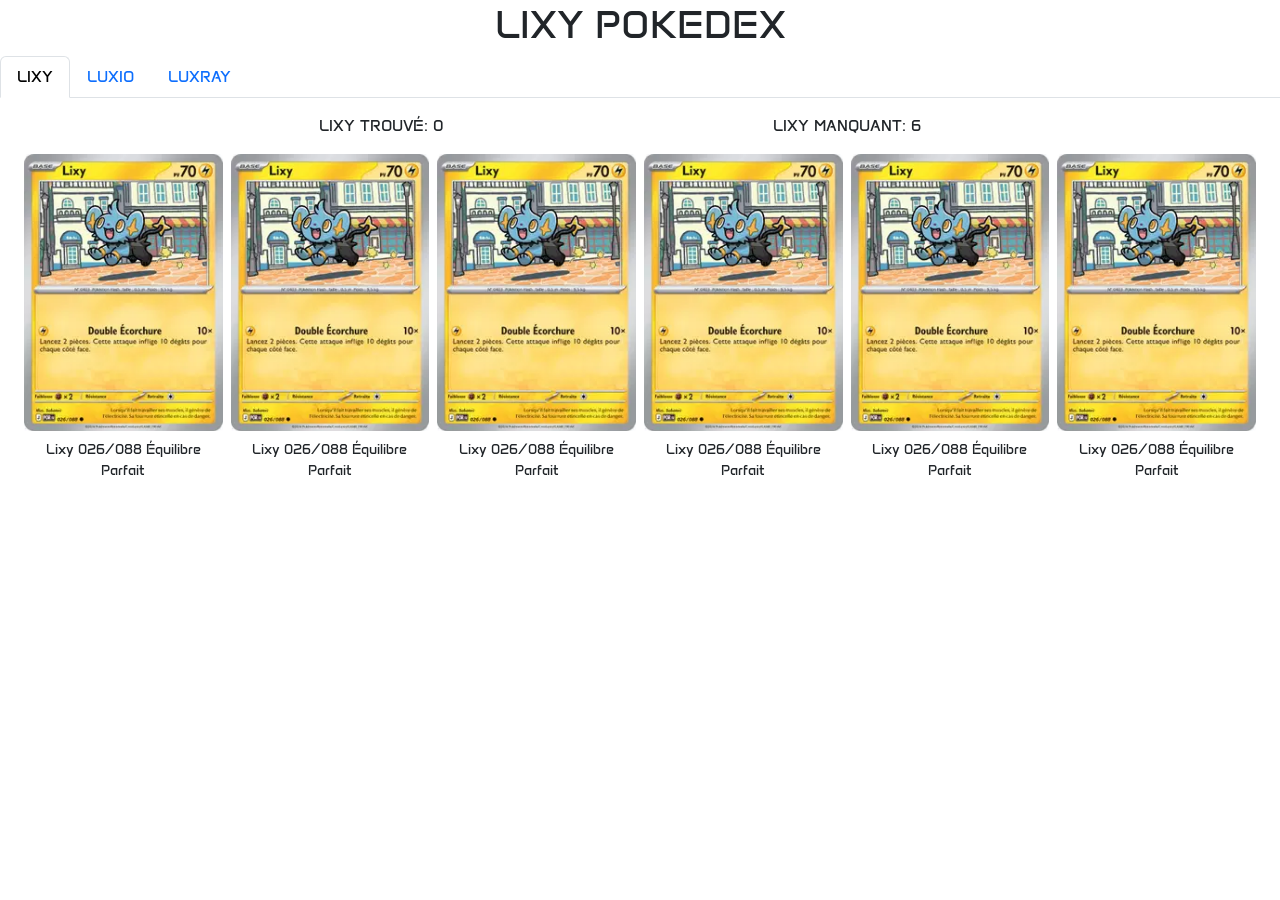
==== index.html @ efff01df "police good" ====
<!DOCTYPE html>
<html lang="fr">
<head>
    <meta charset="UTF-8">
    <meta name="viewport" content="width=device-width, initial-scale=1.0">
    <meta name="author" content="Binand-Leprand Justin" />
    <link
      href="https://cdn.jsdelivr.net/npm/bootstrap@5.3.3/dist/css/bootstrap.min.css"
      rel="stylesheet"
      crossorigin="anonymous"
    />
    <link
      rel="stylesheet"
      href="https://cdn.jsdelivr.net/npm/bootstrap-icons@1.11.3/font/bootstrap-icons.min.css"
    />
    <link rel="preconnect" href="https://fonts.googleapis.com">
    <link rel="preconnect" href="https://fonts.gstatic.com" crossorigin>
    <link href="https://fonts.googleapis.com/css2?family=Anta&display=swap" rel="stylesheet">
    <link rel="stylesheet" href="css/style.css" />
    <link rel="icon" type="image/x-icon" href="img/rapide ball.ico" />
    <link rel="apple-touch-icon" href="img/rapide ball.ico" />
    <link rel="manifest" href="manifest.json" />
    <title>Luxray/Luxio/Lixy</title>
    <script src="script/main.js" defer></script>
</head>
<body>
    <header class="container text-center">
      <div class="row g-0">
        <div class="col-12">
          <h1>LIXY POKEDEX</h1>
        </div>
      </div>
    </header>
    <nav>
      <ul class="nav nav-tabs">
        <li class="nav-item">
          <a class="nav-link active" aria-current="page" href="index.html">LIXY</a>
        </li>
        <li class="nav-item">
          <a class="nav-link" href="Luxio.html">LUXIO</a>
        </li>
        <li class="nav-item">
          <a class="nav-link" href="luxray.html">LUXRAY</a>
        </li>
      </ul>
    </nav>
    <main class="container-fluid text-center m-0">
      <div class="row g-2 m-2">
        <div class="col-1">

        </div>
        <div class="col-5">
          LIXY TROUVÉ: <span id="card-counter-found">0</span>
        </div>
        <div class="col-4">
          LIXY MANQUANT: <span id="card-counter-missing">0</span>
        </div>
        <div class="col-2">

        </div>
      </div>
      <div class="row g-2 m-2">
        <div class="col-6 col-lg-2">
          <div class="card-select" data-id="card-1">
            <input type="checkbox" class="card-checkbox">
            <div class="card h-100 border-0">
              <img src="img/lixy2688.webp" class="card-img-top" alt="26/88">
              <div class="card-body p-2">
                <p class="card-text small mb-0">Lixy 026/088 Équilibre Parfait</p>
              </div>
            </div>
            <div class="card-overlay">
              <i class="bi bi-check-circle-fill"></i>
            </div>
          </div>
        </div>
        <div class="col-6 col-lg-2">
          <div class="card-select" data-id="card-2">
            <input type="checkbox" class="card-checkbox">
            <div class="card h-100 border-0">
              <img src="img/lixy2688.webp" class="card-img-top" alt="26/88">
              <div class="card-body p-2">
                <p class="card-text small mb-0">Lixy 026/088 Équilibre Parfait</p>
              </div>
            </div>
            <div class="card-overlay">
              <i class="bi bi-check-circle-fill"></i>
            </div>
          </div>
        </div>
        <div class="col-6 col-lg-2">
          <div class="card-select" data-id="card-3">
            <input type="checkbox" class="card-checkbox">
            <div class="card h-100 border-0">
              <img src="img/lixy2688.webp" class="card-img-top" alt="26/88">
              <div class="card-body p-2">
                <p class="card-text small mb-0">Lixy 026/088 Équilibre Parfait</p>
              </div>
            </div>
            <div class="card-overlay">
              <i class="bi bi-check-circle-fill"></i>
            </div>
          </div>
        </div>
        <div class="col-6 col-lg-2">
          <div class="card-select" data-id="card-4">
            <input type="checkbox" class="card-checkbox">
            <div class="card h-100 border-0">
              <img src="img/lixy2688.webp" class="card-img-top" alt="26/88">
              <div class="card-body p-2">
                <p class="card-text small mb-0">Lixy 026/088 Équilibre Parfait</p>
              </div>
            </div>
            <div class="card-overlay">
              <i class="bi bi-check-circle-fill"></i>
            </div>
          </div>
        </div>
        <div class="col-6 col-lg-2">
          <div class="card-select" data-id="card-5">
            <input type="checkbox" class="card-checkbox">
            <div class="card h-100 border-0">
              <img src="img/lixy2688.webp" class="card-img-top" alt="26/88">
              <div class="card-body p-2">
                <p class="card-text small mb-0">Lixy 026/088 Équilibre Parfait</p>
              </div>
            </div>
            <div class="card-overlay">
              <i class="bi bi-check-circle-fill"></i>
            </div>
          </div>
        </div>
        <div class="col-6 col-lg-2">
          <div class="card-select" data-id="card-6">
            <input type="checkbox" class="card-checkbox">
            <div class="card h-100 border-0">
              <img src="img/lixy2688.webp" class="card-img-top" alt="26/88">
              <div class="card-body p-2">
                <p class="card-text small mb-0">Lixy 026/088 Équilibre Parfait</p>
              </div>
            </div>
            <div class="card-overlay">
              <i class="bi bi-check-circle-fill"></i>
            </div>
          </div>
        </div>
      </div>

    </main>
    <footer>

    </footer>
</body>
</html>
---- css/style.css ----
body {
    user-select: none;
    -webkit-user-select: none; /* Chrome, Safari */
    -moz-user-select: none;    /* Firefox */
    -ms-user-select: none;     /* Ancien Edge */
    font-family: "Anta", sans-serif;
    font-style: normal;
}
.card-select {
    position: relative;
    cursor: pointer;
}
.card-select .card-overlay {
    position: absolute;
    inset: 0;
    background-color: rgba(25, 135, 84, 0.55); /* vert bootstrap "success" */
    opacity: 0;
    pointer-events: none;
    transition: opacity 0.15s ease-in-out;
    display: flex;
    align-items: center;
    justify-content: center;
    border-radius: 12px;
}
.card-select .card-overlay i {
    font-size: 2.5rem;
    color: #fff;
}
.card-select input[type="checkbox"] {
  opacity: 0;
  position: absolute;
  top: 0;
  right: 0;
  width: 100%;
  height: 100%;
  margin: 0;
  z-index: 2;
}
.card-select.checked .card-overlay {
    opacity: 1;
}
.card-select.checked .card {
    border: 2px solid #198754;
}
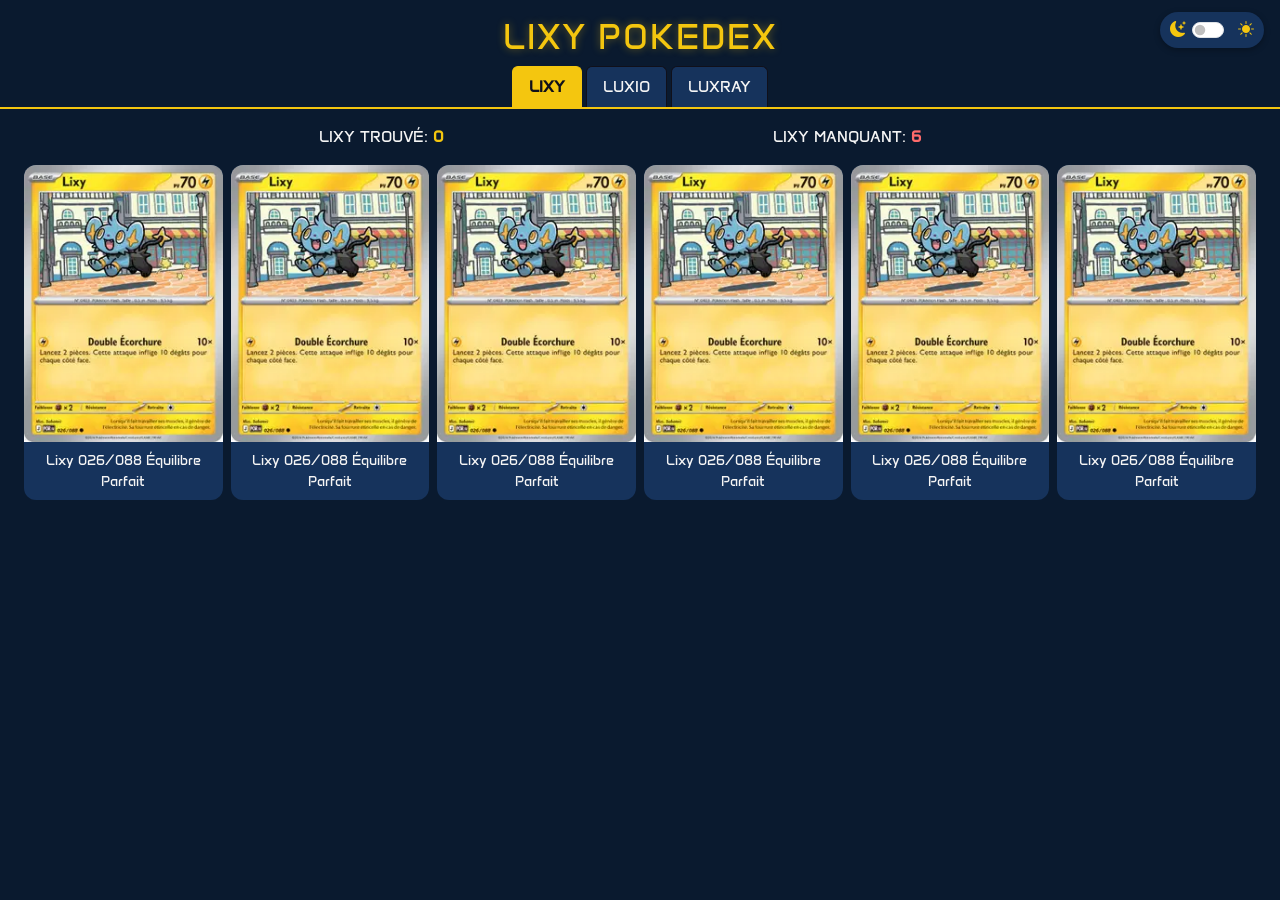
==== commit 2b125c8c: "thme fait" ====
--- a/index.html
+++ b/index.html
@@ -13,7 +13,7 @@
       rel="stylesheet"
       href="https://cdn.jsdelivr.net/npm/bootstrap-icons@1.11.3/font/bootstrap-icons.min.css"
     />
-    <link rel="preconnect" href="https://fonts.googleapis.com">
+     <link rel="preconnect" href="https://fonts.googleapis.com">
     <link rel="preconnect" href="https://fonts.gstatic.com" crossorigin>
     <link href="https://fonts.googleapis.com/css2?family=Anta&display=swap" rel="stylesheet">
     <link rel="stylesheet" href="css/style.css" />
@@ -24,6 +24,13 @@
     <script src="script/main.js" defer></script>
 </head>
 <body>
+    <div class="theme-toggle">
+      <i class="bi bi-moon-stars-fill"></i>
+      <div class="form-check form-switch mb-0">
+        <input class="form-check-input" type="checkbox" role="switch" id="theme-switch">
+      </div>
+      <i class="bi bi-sun-fill"></i>
+    </div>
     <header class="container text-center">
       <div class="row g-0">
         <div class="col-12">
--- a/css/style.css
+++ b/css/style.css
@@ -41,4 +41,128 @@
 }
 .card-select.checked .card {
     border: 2px solid #198754;
-}+}
+
+/* ===== Thème SOMBRE (Luxray) — appliqué par défaut ===== */
+:root {
+  --theme-fond: #0a1a2f;          /* fond, bleu nuit très sombre */
+  --theme-carte: #16335c;         /* bleu du pelage */
+  --theme-accent: #10101a;        /* rayures noires */
+  --theme-jaune: #f4c60f;         /* éclair / accents électriques */
+  --theme-jaune-clair: #ffe066;   /* survol / highlight */
+  --theme-texte: #f5f5f5;         /* texte clair sur fond sombre */
+  transition: background-color 0.2s, color 0.2s;
+}
+
+/* ===== Thème CLAIR (Lixy) — activé via body.light-theme ===== */
+body.light-theme {
+  --theme-fond: #cdeaf9;          /* bleu ciel clair */
+  --theme-carte: #7ec8ea;         /* bleu moyen (pelage Lixy) */
+  --theme-accent: #16335c;        /* bleu foncé pour les bordures/accents */
+  --theme-jaune: #e0ac00;         /* jaune un peu plus foncé pour rester lisible sur clair */
+  --theme-jaune-clair: #ffd94a;
+  --theme-texte: #10101a;         /* texte foncé sur fond clair */
+}
+
+/* ===== Fond général ===== */
+body {
+  background-color: var(--theme-fond);
+  color: var(--theme-texte);
+  min-height: 100vh;
+}
+
+/* ===== En-tête ===== */
+header h1 {
+  color: var(--theme-jaune);
+  font-size: 2.2rem;
+  letter-spacing: 2px;
+  text-shadow: 0 0 8px rgba(244, 198, 15, 0.4);
+  padding-top: 1rem;
+}
+
+/* ===== Navigation (onglets) ===== */
+.nav-tabs {
+  border-bottom: 2px solid var(--theme-jaune);
+  justify-content: center;
+}
+
+.nav-tabs .nav-link {
+  color: var(--theme-texte);
+  background-color: var(--theme-carte);
+  border: 1px solid var(--theme-accent);
+  border-bottom: none;
+  margin: 0 2px;
+  transition: background-color 0.2s, color 0.2s;
+}
+
+.nav-tabs .nav-link:hover {
+  background-color: var(--theme-jaune-clair);
+  color: var(--theme-accent);
+}
+
+.nav-tabs .nav-link.active {
+  background-color: var(--theme-jaune);
+  color: var(--theme-accent);
+  font-weight: bold;
+  border-color: var(--theme-jaune);
+}
+
+/* ===== Compteurs "Trouvé / Manquant" ===== */
+#card-counter-found {
+  color: var(--theme-jaune);
+  font-weight: bold;
+}
+
+#card-counter-missing {
+  color: #ff6b6b;
+  font-weight: bold;
+}
+
+/* ===== Cartes ===== */
+.card {
+  background-color: var(--theme-carte);
+  color: var(--theme-texte);
+  border-radius: 12px;
+  overflow: hidden;
+}
+
+.card-text {
+  color: var(--theme-texte);
+}
+
+/* ===== Pied de page ===== */
+footer {
+  color: var(--theme-texte);
+  opacity: 0.7;
+  padding: 1rem;
+  text-align: center;
+}
+
+/* ===== Interrupteur thème clair/sombre (haut à droite) ===== */
+.theme-toggle {
+  position: fixed;
+  top: 12px;
+  right: 16px;
+  z-index: 1000;
+  display: flex;
+  align-items: center;
+  gap: 6px;
+  background-color: var(--theme-carte);
+  padding: 6px 10px;
+  border-radius: 20px;
+  box-shadow: 0 2px 6px rgba(0, 0, 0, 0.3);
+}
+
+.theme-toggle i {
+  color: var(--theme-jaune);
+  font-size: 1rem;
+}
+
+.theme-toggle .form-check-input {
+  cursor: pointer;
+}
+
+.theme-toggle .form-check-input:checked {
+  background-color: var(--theme-jaune);
+  border-color: var(--theme-jaune);
+}
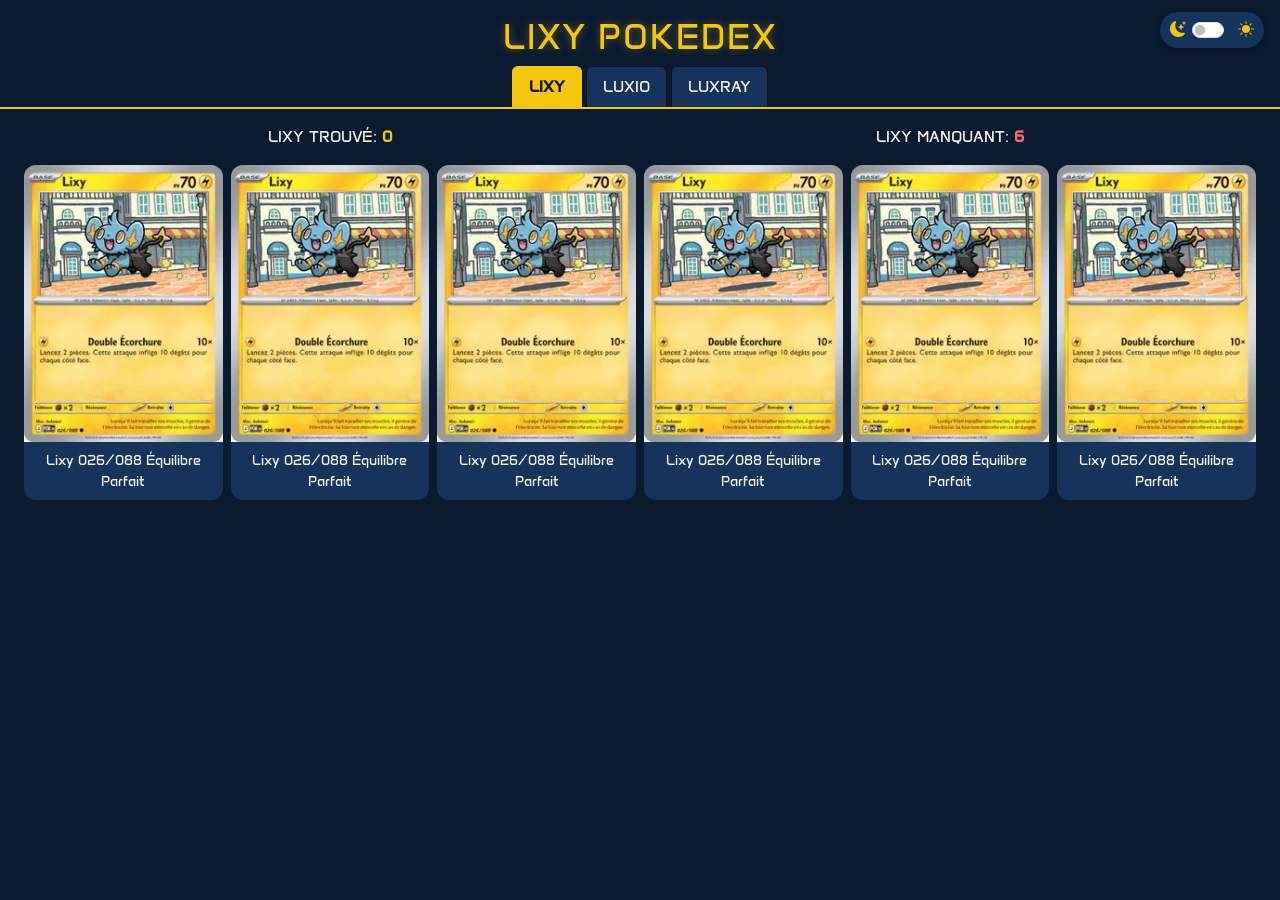
==== commit 6a651dcf: "label" ====
--- a/index.html
+++ b/index.html
@@ -34,7 +34,7 @@
     <header class="container text-center">
       <div class="row g-0">
         <div class="col-12">
-          <h1>LIXY POKEDEX</h1>
+          <h1><span class="title-part">LIXY</span> POKEDEX</h1>
         </div>
       </div>
     </header>
@@ -53,17 +53,11 @@
     </nav>
     <main class="container-fluid text-center m-0">
       <div class="row g-2 m-2">
-        <div class="col-1">
-
+        <div class="col-6">
+          <span class="counter-label">LIXY</span> TROUVÉ: <span id="card-counter-found">0</span>
         </div>
-        <div class="col-5">
-          LIXY TROUVÉ: <span id="card-counter-found">0</span>
-        </div>
-        <div class="col-4">
-          LIXY MANQUANT: <span id="card-counter-missing">0</span>
-        </div>
-        <div class="col-2">
-
+        <div class="col-6">
+          <span class="counter-label">LIXY</span> MANQUANT: <span id="card-counter-missing">0</span>
         </div>
       </div>
       <div class="row g-2 m-2">
--- a/css/style.css
+++ b/css/style.css
@@ -140,7 +140,7 @@
 
 /* ===== Interrupteur thème clair/sombre (haut à droite) ===== */
 .theme-toggle {
-  position: fixed;
+  position: absolute;
   top: 12px;
   right: 16px;
   z-index: 1000;
@@ -166,3 +166,24 @@
   background-color: var(--theme-jaune);
   border-color: var(--theme-jaune);
 }
+@media (max-width: 576px) {
+  .title-part {
+    display: block;
+  }
+
+  .theme-toggle {
+    padding: 4px 8px;
+    gap: 4px;
+    top: 8px;
+    right: 8px;
+  }
+
+  .theme-toggle i {
+    font-size: 0.8rem;
+  }
+
+  .theme-toggle .form-check-input {
+    width: 1.8em;
+    height: 1em;
+  }
+}
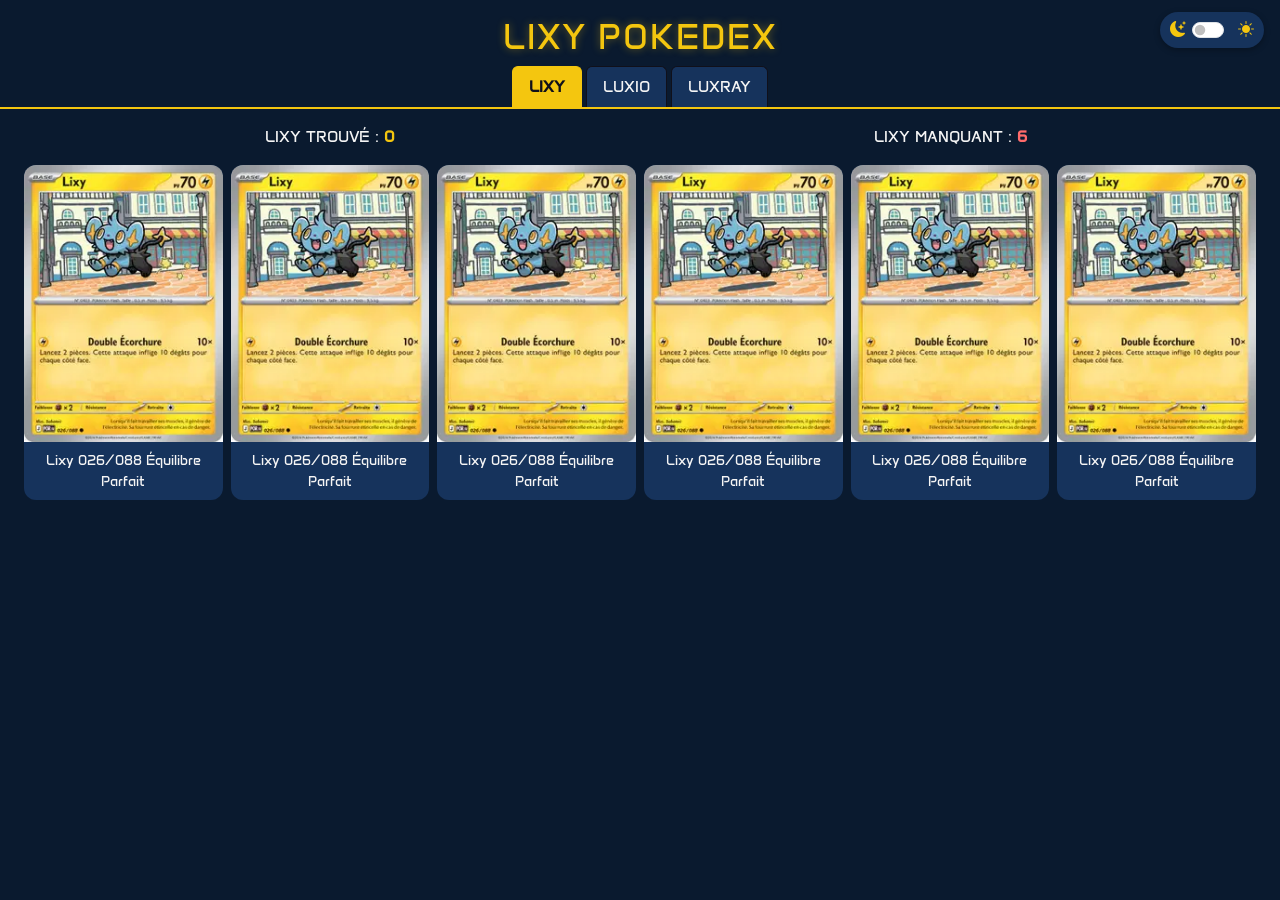
==== commit 726d41d0: "test" ====
--- a/index.html
+++ b/index.html
@@ -54,10 +54,14 @@
     <main class="container-fluid text-center m-0">
       <div class="row g-2 m-2">
         <div class="col-6">
-          <span class="counter-label">LIXY</span> TROUVÉ: <span id="card-counter-found">0</span>
+          <span class="counter-label">LIXY</span>
+          <span class="counter-label">TROUVÉ :</span>
+          <span id="card-counter-found">0</span>
         </div>
         <div class="col-6">
-          <span class="counter-label">LIXY</span> MANQUANT: <span id="card-counter-missing">0</span>
+          <span class="counter-label">LIXY</span>
+          <span class="counter-label">MANQUANT :</span>
+          <span id="card-counter-missing">0</span>
         </div>
       </div>
       <div class="row g-2 m-2">
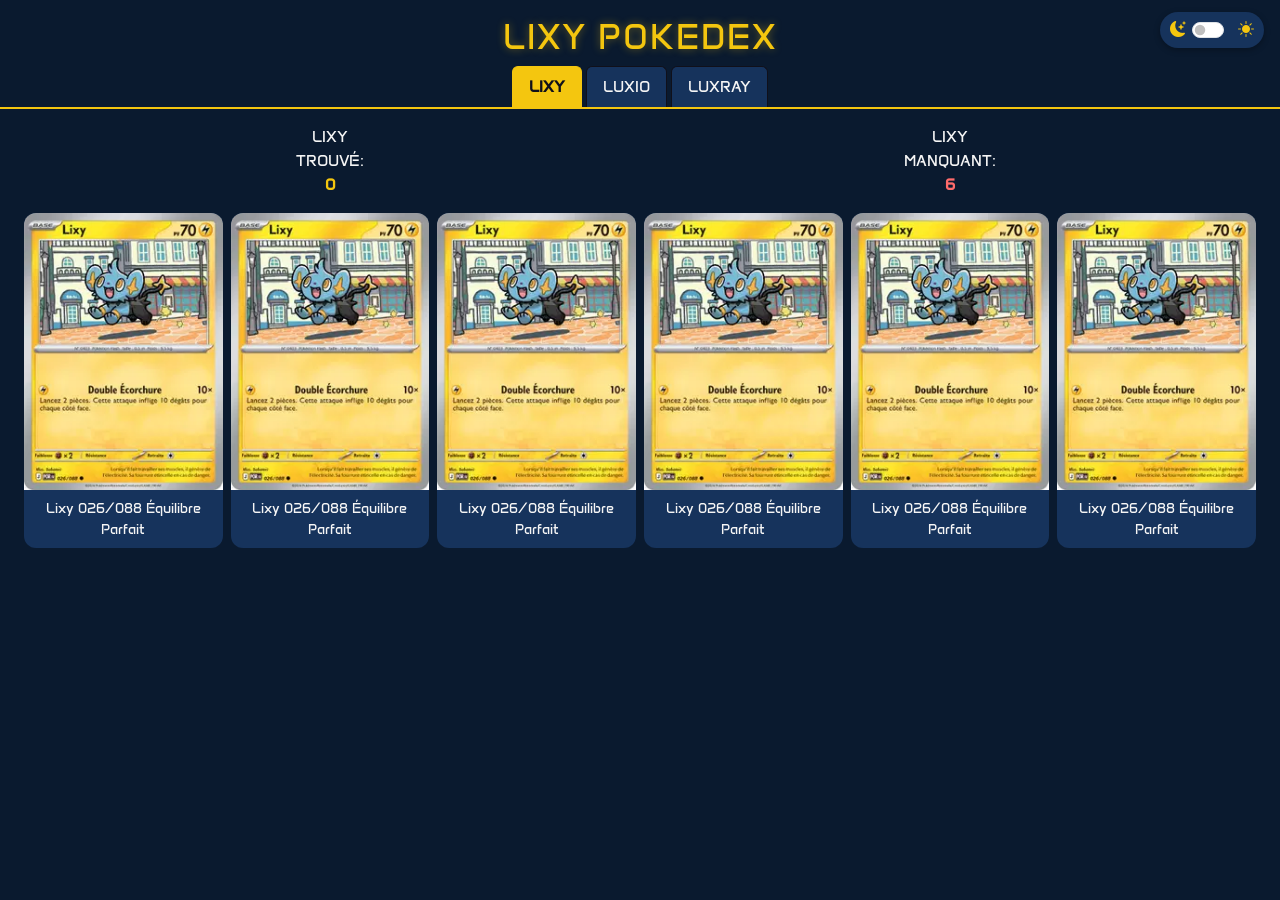
==== commit d894f300: "hfg" ====
--- a/index.html
+++ b/index.html
@@ -54,14 +54,10 @@
     <main class="container-fluid text-center m-0">
       <div class="row g-2 m-2">
         <div class="col-6">
-          <span class="counter-label">LIXY</span>
-          <span class="counter-label">TROUVÉ :</span>
-          <span id="card-counter-found">0</span>
+          LIXY<br>TROUVÉ:<br><span id="card-counter-found">0</span>
         </div>
         <div class="col-6">
-          <span class="counter-label">LIXY</span>
-          <span class="counter-label">MANQUANT :</span>
-          <span id="card-counter-missing">0</span>
+          LIXY<br>MANQUANT:<br><span id="card-counter-missing">0</span>
         </div>
       </div>
       <div class="row g-2 m-2">
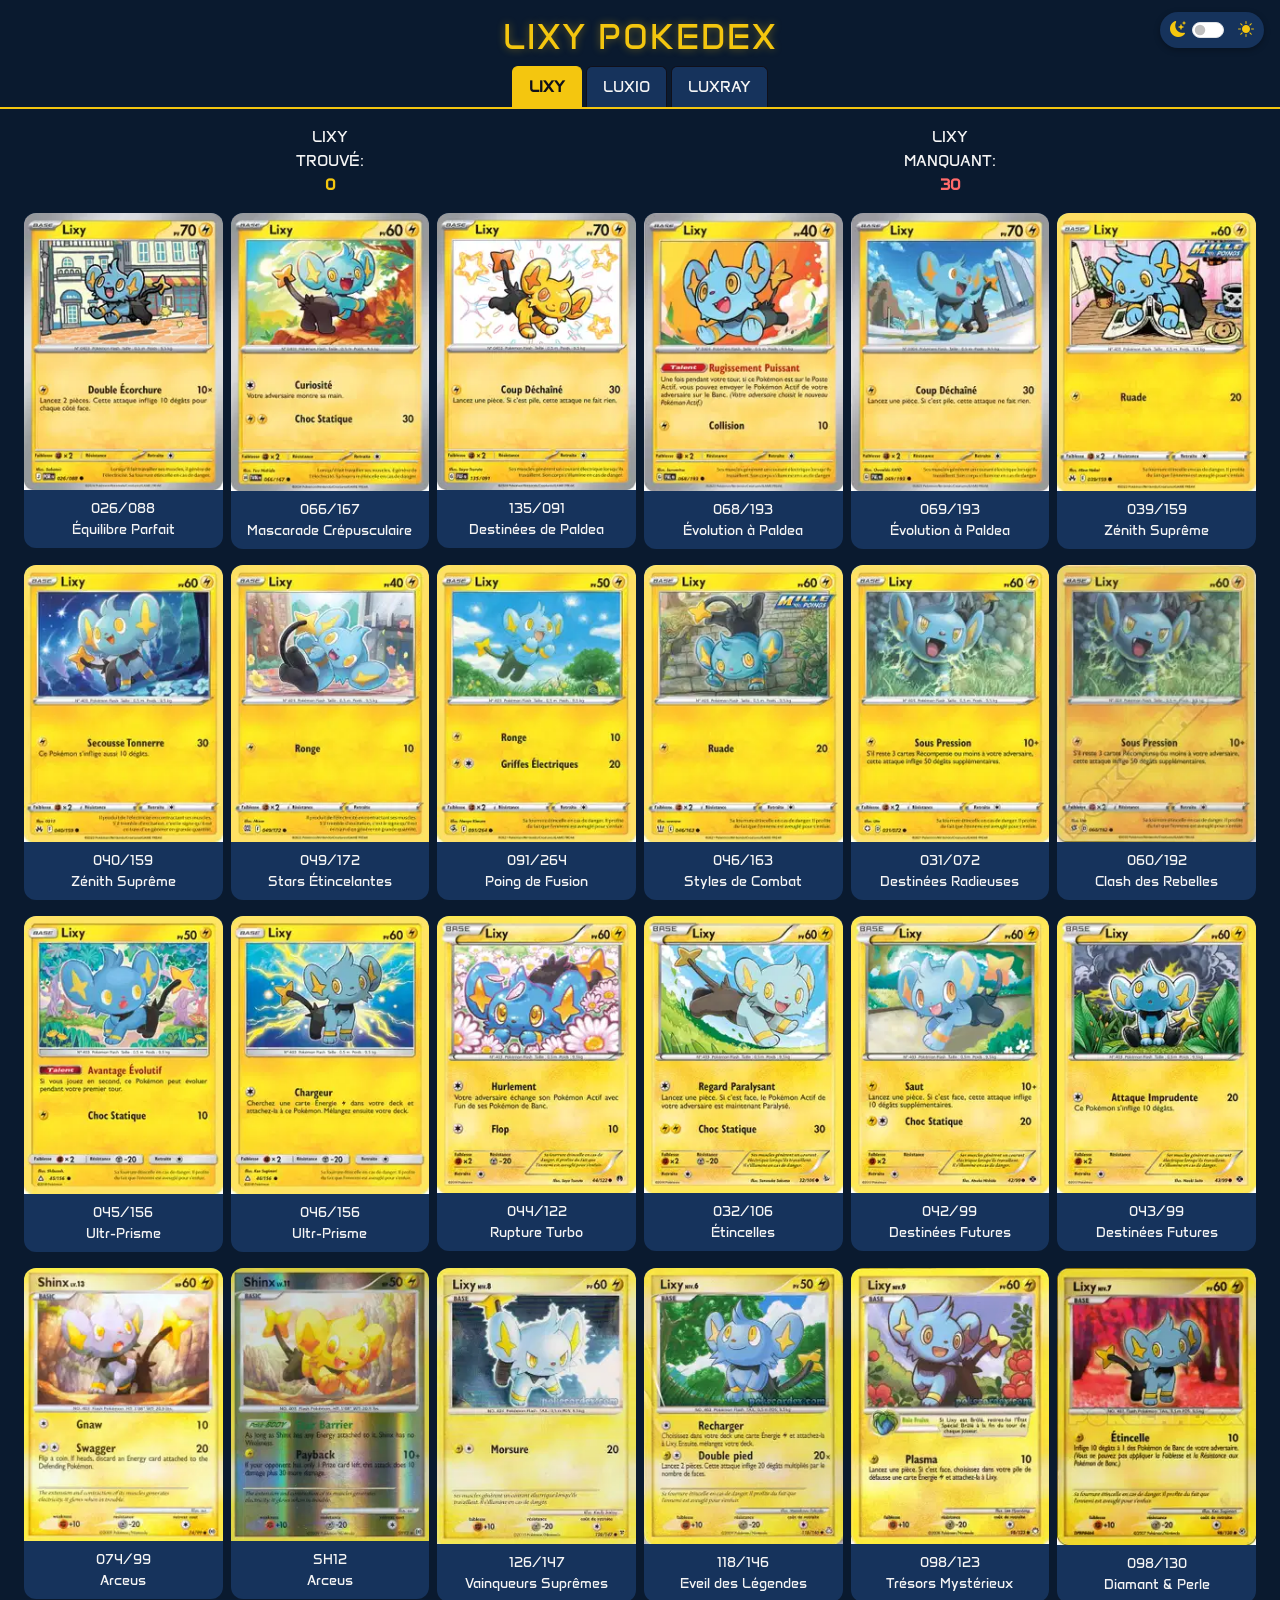
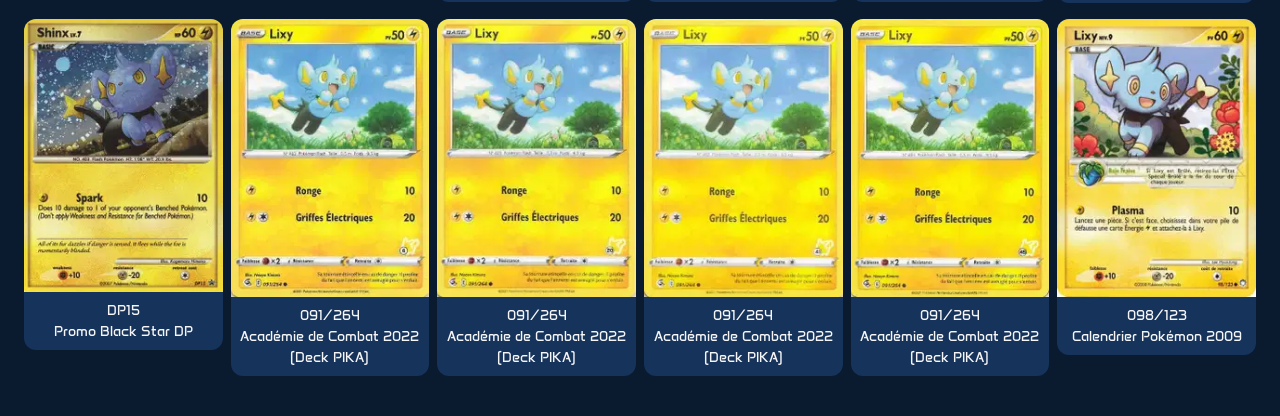
==== commit 9f25cedd: "lixy good" ====
--- a/index.html
+++ b/index.html
@@ -67,7 +67,7 @@
             <div class="card h-100 border-0">
               <img src="img/lixy2688.webp" class="card-img-top" alt="26/88">
               <div class="card-body p-2">
-                <p class="card-text small mb-0">Lixy 026/088 Équilibre Parfait</p>
+                <p class="card-text small mb-0"> 026/088 <br> Équilibre Parfait</p>
               </div>
             </div>
             <div class="card-overlay">
@@ -79,9 +79,9 @@
           <div class="card-select" data-id="card-2">
             <input type="checkbox" class="card-checkbox">
             <div class="card h-100 border-0">
-              <img src="img/lixy2688.webp" class="card-img-top" alt="26/88">
-              <div class="card-body p-2">
-                <p class="card-text small mb-0">Lixy 026/088 Équilibre Parfait</p>
+              <img src="img/66.webp" class="card-img-top" alt="26/88">
+              <div class="card-body p-2">
+                <p class="card-text small mb-0"> 066/167 <br> Mascarade Crépusculaire</p>
               </div>
             </div>
             <div class="card-overlay">
@@ -93,9 +93,9 @@
           <div class="card-select" data-id="card-3">
             <input type="checkbox" class="card-checkbox">
             <div class="card h-100 border-0">
-              <img src="img/lixy2688.webp" class="card-img-top" alt="26/88">
-              <div class="card-body p-2">
-                <p class="card-text small mb-0">Lixy 026/088 Équilibre Parfait</p>
+              <img src="img/135.webp" class="card-img-top" alt="26/88">
+              <div class="card-body p-2">
+                <p class="card-text small mb-0"> 135/091 <br> Destinées de Paldea</p>
               </div>
             </div>
             <div class="card-overlay">
@@ -107,9 +107,9 @@
           <div class="card-select" data-id="card-4">
             <input type="checkbox" class="card-checkbox">
             <div class="card h-100 border-0">
-              <img src="img/lixy2688.webp" class="card-img-top" alt="26/88">
-              <div class="card-body p-2">
-                <p class="card-text small mb-0">Lixy 026/088 Équilibre Parfait</p>
+              <img src="img/68.webp" class="card-img-top" alt="26/88">
+              <div class="card-body p-2">
+                <p class="card-text small mb-0"> 068/193 <br> Évolution à Paldea</p>
               </div>
             </div>
             <div class="card-overlay">
@@ -121,9 +121,9 @@
           <div class="card-select" data-id="card-5">
             <input type="checkbox" class="card-checkbox">
             <div class="card h-100 border-0">
-              <img src="img/lixy2688.webp" class="card-img-top" alt="26/88">
-              <div class="card-body p-2">
-                <p class="card-text small mb-0">Lixy 026/088 Équilibre Parfait</p>
+              <img src="img/69.webp" class="card-img-top" alt="26/88">
+              <div class="card-body p-2">
+                <p class="card-text small mb-0"> 069/193 <br> Évolution à Paldea</p>
               </div>
             </div>
             <div class="card-overlay">
@@ -135,18 +135,361 @@
           <div class="card-select" data-id="card-6">
             <input type="checkbox" class="card-checkbox">
             <div class="card h-100 border-0">
-              <img src="img/lixy2688.webp" class="card-img-top" alt="26/88">
-              <div class="card-body p-2">
-                <p class="card-text small mb-0">Lixy 026/088 Équilibre Parfait</p>
-              </div>
-            </div>
-            <div class="card-overlay">
-              <i class="bi bi-check-circle-fill"></i>
-            </div>
-          </div>
-        </div>
-      </div>
-
+              <img src="img/39.webp" class="card-img-top" alt="26/88">
+              <div class="card-body p-2">
+                <p class="card-text small mb-0"> 039/159 <br> Zénith Suprême</p>
+              </div>
+            </div>
+            <div class="card-overlay">
+              <i class="bi bi-check-circle-fill"></i>
+            </div>
+          </div>
+        </div>
+      </div>
+      <div class="row g-2 m-2">
+        <div class="col-6 col-lg-2">
+          <div class="card-select" data-id="card-7">
+            <input type="checkbox" class="card-checkbox">
+            <div class="card h-100 border-0">
+              <img src="img/40.webp" class="card-img-top" alt="26/88">
+              <div class="card-body p-2">
+                <p class="card-text small mb-0"> 040/159 <br> Zénith Suprême</p>
+              </div>
+            </div>
+            <div class="card-overlay">
+              <i class="bi bi-check-circle-fill"></i>
+            </div>
+          </div>
+        </div>
+        <div class="col-6 col-lg-2">
+          <div class="card-select" data-id="card-8">
+            <input type="checkbox" class="card-checkbox">
+            <div class="card h-100 border-0">
+              <img src="img/49.webp" class="card-img-top" alt="26/88">
+              <div class="card-body p-2">
+                <p class="card-text small mb-0"> 049/172 <br> Stars Étincelantes</p>
+              </div>
+            </div>
+            <div class="card-overlay">
+              <i class="bi bi-check-circle-fill"></i>
+            </div>
+          </div>
+        </div>
+        <div class="col-6 col-lg-2">
+          <div class="card-select" data-id="card-9">
+            <input type="checkbox" class="card-checkbox">
+            <div class="card h-100 border-0">
+              <img src="img/91.webp" class="card-img-top" alt="26/88">
+              <div class="card-body p-2">
+                <p class="card-text small mb-0"> 091/264 <br> Poing de Fusion</p>
+              </div>
+            </div>
+            <div class="card-overlay">
+              <i class="bi bi-check-circle-fill"></i>
+            </div>
+          </div>
+        </div>
+        <div class="col-6 col-lg-2">
+          <div class="card-select" data-id="card-10">
+            <input type="checkbox" class="card-checkbox">
+            <div class="card h-100 border-0">
+              <img src="img/46.webp" class="card-img-top" alt="26/88">
+              <div class="card-body p-2">
+                <p class="card-text small mb-0"> 046/163 <br> Styles de Combat</p>
+              </div>
+            </div>
+            <div class="card-overlay">
+              <i class="bi bi-check-circle-fill"></i>
+            </div>
+          </div>
+        </div>
+        <div class="col-6 col-lg-2">
+          <div class="card-select" data-id="card-11">
+            <input type="checkbox" class="card-checkbox">
+            <div class="card h-100 border-0">
+              <img src="img/31.webp" class="card-img-top" alt="26/88">
+              <div class="card-body p-2">
+                <p class="card-text small mb-0"> 031/072 <br> Destinées Radieuses</p>
+              </div>
+            </div>
+            <div class="card-overlay">
+              <i class="bi bi-check-circle-fill"></i>
+            </div>
+          </div>
+        </div>
+        <div class="col-6 col-lg-2">
+          <div class="card-select" data-id="card-12">
+            <input type="checkbox" class="card-checkbox">
+            <div class="card h-100 border-0">
+              <img src="img/60.webp" class="card-img-top" alt="26/88">
+              <div class="card-body p-2">
+                <p class="card-text small mb-0"> 060/192 <br> Clash des Rebelles</p>
+              </div>
+            </div>
+            <div class="card-overlay">
+              <i class="bi bi-check-circle-fill"></i>
+            </div>
+          </div>
+        </div>
+      </div>
+      <div class="row g-2 m-2">
+        <div class="col-6 col-lg-2">
+          <div class="card-select" data-id="card-13">
+            <input type="checkbox" class="card-checkbox">
+            <div class="card h-100 border-0">
+              <img src="img/45.webp" class="card-img-top" alt="26/88">
+              <div class="card-body p-2">
+                <p class="card-text small mb-0"> 045/156 <br> Ultr-Prisme</p>
+              </div>
+            </div>
+            <div class="card-overlay">
+              <i class="bi bi-check-circle-fill"></i>
+            </div>
+          </div>
+        </div>
+        <div class="col-6 col-lg-2">
+          <div class="card-select" data-id="card-14">
+            <input type="checkbox" class="card-checkbox">
+            <div class="card h-100 border-0">
+              <img src="img/46 (1).webp" class="card-img-top" alt="26/88">
+              <div class="card-body p-2">
+                <p class="card-text small mb-0">046/156 <br> Ultr-Prisme</p>
+              </div>
+            </div>
+            <div class="card-overlay">
+              <i class="bi bi-check-circle-fill"></i>
+            </div>
+          </div>
+        </div>
+        <div class="col-6 col-lg-2">
+          <div class="card-select" data-id="card-15">
+            <input type="checkbox" class="card-checkbox">
+            <div class="card h-100 border-0">
+              <img src="img/44.webp" class="card-img-top" alt="26/88">
+              <div class="card-body p-2">
+                <p class="card-text small mb-0"> 044/122 <br> Rupture Turbo</p>
+              </div>
+            </div>
+            <div class="card-overlay">
+              <i class="bi bi-check-circle-fill"></i>
+            </div>
+          </div>
+        </div>
+        <div class="col-6 col-lg-2">
+          <div class="card-select" data-id="card-16">
+            <input type="checkbox" class="card-checkbox">
+            <div class="card h-100 border-0">
+              <img src="img/32.webp" class="card-img-top" alt="26/88">
+              <div class="card-body p-2">
+                <p class="card-text small mb-0"> 032/106 <br> Étincelles</p>
+              </div>
+            </div>
+            <div class="card-overlay">
+              <i class="bi bi-check-circle-fill"></i>
+            </div>
+          </div>
+        </div>
+        <div class="col-6 col-lg-2">
+          <div class="card-select" data-id="card-17">
+            <input type="checkbox" class="card-checkbox">
+            <div class="card h-100 border-0">
+              <img src="img/42.webp" class="card-img-top" alt="26/88">
+              <div class="card-body p-2">
+                <p class="card-text small mb-0"> 042/99 <br> Destinées Futures</p>
+              </div>
+            </div>
+            <div class="card-overlay">
+              <i class="bi bi-check-circle-fill"></i>
+            </div>
+          </div>
+        </div>
+        <div class="col-6 col-lg-2">
+          <div class="card-select" data-id="card-18">
+            <input type="checkbox" class="card-checkbox">
+            <div class="card h-100 border-0">
+              <img src="img/43.webp" class="card-img-top" alt="26/88">
+              <div class="card-body p-2">
+                <p class="card-text small mb-0"> 043/99 <br> Destinées Futures</p>
+              </div>
+            </div>
+            <div class="card-overlay">
+              <i class="bi bi-check-circle-fill"></i>
+            </div>
+          </div>
+        </div>
+      </div>
+      <div class="row g-2 m-2">
+        <div class="col-6 col-lg-2">
+          <div class="card-select" data-id="card-19">
+            <input type="checkbox" class="card-checkbox">
+            <div class="card h-100 border-0">
+              <img src="img/74.webp" class="card-img-top" alt="26/88">
+              <div class="card-body p-2">
+                <p class="card-text small mb-0"> 074/99 <br> Arceus</p>
+              </div>
+            </div>
+            <div class="card-overlay">
+              <i class="bi bi-check-circle-fill"></i>
+            </div>
+          </div>
+        </div>
+        <div class="col-6 col-lg-2">
+          <div class="card-select" data-id="card-20">
+            <input type="checkbox" class="card-checkbox">
+            <div class="card h-100 border-0">
+              <img src="img/111.webp" class="card-img-top" alt="26/88">
+              <div class="card-body p-2">
+                <p class="card-text small mb-0"> SH12 <br> Arceus</p>
+              </div>
+            </div>
+            <div class="card-overlay">
+              <i class="bi bi-check-circle-fill"></i>
+            </div>
+          </div>
+        </div>
+        <div class="col-6 col-lg-2">
+          <div class="card-select" data-id="card-21">
+            <input type="checkbox" class="card-checkbox">
+            <div class="card h-100 border-0">
+              <img src="img/126.webp" class="card-img-top" alt="26/88">
+              <div class="card-body p-2">
+                <p class="card-text small mb-0"> 126/147 <br> Vainqueurs Suprêmes</p>
+              </div>
+            </div>
+            <div class="card-overlay">
+              <i class="bi bi-check-circle-fill"></i>
+            </div>
+          </div>
+        </div>
+        <div class="col-6 col-lg-2">
+          <div class="card-select" data-id="card-22">
+            <input type="checkbox" class="card-checkbox">
+            <div class="card h-100 border-0">
+              <img src="img/118.webp" class="card-img-top" alt="26/88">
+              <div class="card-body p-2">
+                <p class="card-text small mb-0"> 118/146 <br> Eveil des Légendes</p>
+              </div>
+            </div>
+            <div class="card-overlay">
+              <i class="bi bi-check-circle-fill"></i>
+            </div>
+          </div>
+        </div>
+        <div class="col-6 col-lg-2">
+          <div class="card-select" data-id="card-23">
+            <input type="checkbox" class="card-checkbox">
+            <div class="card h-100 border-0">
+              <img src="img/98.webp" class="card-img-top" alt="26/88">
+              <div class="card-body p-2">
+                <p class="card-text small mb-0"> 098/123 <br> Trésors Mystérieux</p>
+              </div>
+            </div>
+            <div class="card-overlay">
+              <i class="bi bi-check-circle-fill"></i>
+            </div>
+          </div>
+        </div>
+        <div class="col-6 col-lg-2">
+          <div class="card-select" data-id="card-24">
+            <input type="checkbox" class="card-checkbox">
+            <div class="card h-100 border-0">
+              <img src="img/98 (1).webp" class="card-img-top" alt="26/88">
+              <div class="card-body p-2">
+                <p class="card-text small mb-0"> 098/130 <br> Diamant & Perle</p>
+              </div>
+            </div>
+            <div class="card-overlay">
+              <i class="bi bi-check-circle-fill"></i>
+            </div>
+          </div>
+        </div>
+      </div>
+      <div class="row g-2 m-2">
+        <div class="col-6 col-lg-2">
+          <div class="card-select" data-id="card-25">
+            <input type="checkbox" class="card-checkbox">
+            <div class="card h-100 border-0">
+              <img src="img/15.webp" class="card-img-top" alt="26/88">
+              <div class="card-body p-2">
+                <p class="card-text small mb-0"> DP15 <br> Promo Black Star DP</p>
+              </div>
+            </div>
+            <div class="card-overlay">
+              <i class="bi bi-check-circle-fill"></i>
+            </div>
+          </div>
+        </div>
+        <div class="col-6 col-lg-2">
+          <div class="card-select" data-id="card-26">
+            <input type="checkbox" class="card-checkbox">
+            <div class="card h-100 border-0">
+              <img src="img/6.webp" class="card-img-top" alt="26/88">
+              <div class="card-body p-2">
+                <p class="card-text small mb-0"> 091/264 <br> Académie de Combat 2022 (Deck PIKA)</p>
+              </div>
+            </div>
+            <div class="card-overlay">
+              <i class="bi bi-check-circle-fill"></i>
+            </div>
+          </div>
+        </div>
+        <div class="col-6 col-lg-2">
+          <div class="card-select" data-id="card-27">
+            <input type="checkbox" class="card-checkbox">
+            <div class="card h-100 border-0">
+              <img src="img/20.webp" class="card-img-top" alt="26/88">
+              <div class="card-body p-2">
+                <p class="card-text small mb-0">091/264 <br> Académie de Combat 2022 (Deck PIKA)</p>
+              </div>
+            </div>
+            <div class="card-overlay">
+              <i class="bi bi-check-circle-fill"></i>
+            </div>
+          </div>
+        </div>
+        <div class="col-6 col-lg-2">
+          <div class="card-select" data-id="card-28">
+            <input type="checkbox" class="card-checkbox">
+            <div class="card h-100 border-0">
+              <img src="img/41.webp" class="card-img-top" alt="26/88">
+              <div class="card-body p-2">
+                <p class="card-text small mb-0">091/264 <br> Académie de Combat 2022 (Deck PIKA)</p>
+              </div>
+            </div>
+            <div class="card-overlay">
+              <i class="bi bi-check-circle-fill"></i>
+            </div>
+          </div>
+        </div>
+        <div class="col-6 col-lg-2">
+          <div class="card-select" data-id="card-29">
+            <input type="checkbox" class="card-checkbox">
+            <div class="card h-100 border-0">
+              <img src="img/45 (1).webp" class="card-img-top" alt="26/88">
+              <div class="card-body p-2">
+                <p class="card-text small mb-0">091/264 <br> Académie de Combat 2022 (Deck PIKA)</p>
+              </div>
+            </div>
+            <div class="card-overlay">
+              <i class="bi bi-check-circle-fill"></i>
+            </div>
+          </div>
+        </div>
+        <div class="col-6 col-lg-2">
+          <div class="card-select" data-id="card-30">
+            <input type="checkbox" class="card-checkbox">
+            <div class="card h-100 border-0">
+              <img src="img/1.webp" class="card-img-top" alt="26/88">
+              <div class="card-body p-2">
+                <p class="card-text small mb-0"> 098/123 <br> Calendrier Pokémon 2009</p>
+              </div>
+            </div>
+            <div class="card-overlay">
+              <i class="bi bi-check-circle-fill"></i>
+            </div>
+          </div>
+        </div>
+      </div>
     </main>
     <footer>
 
